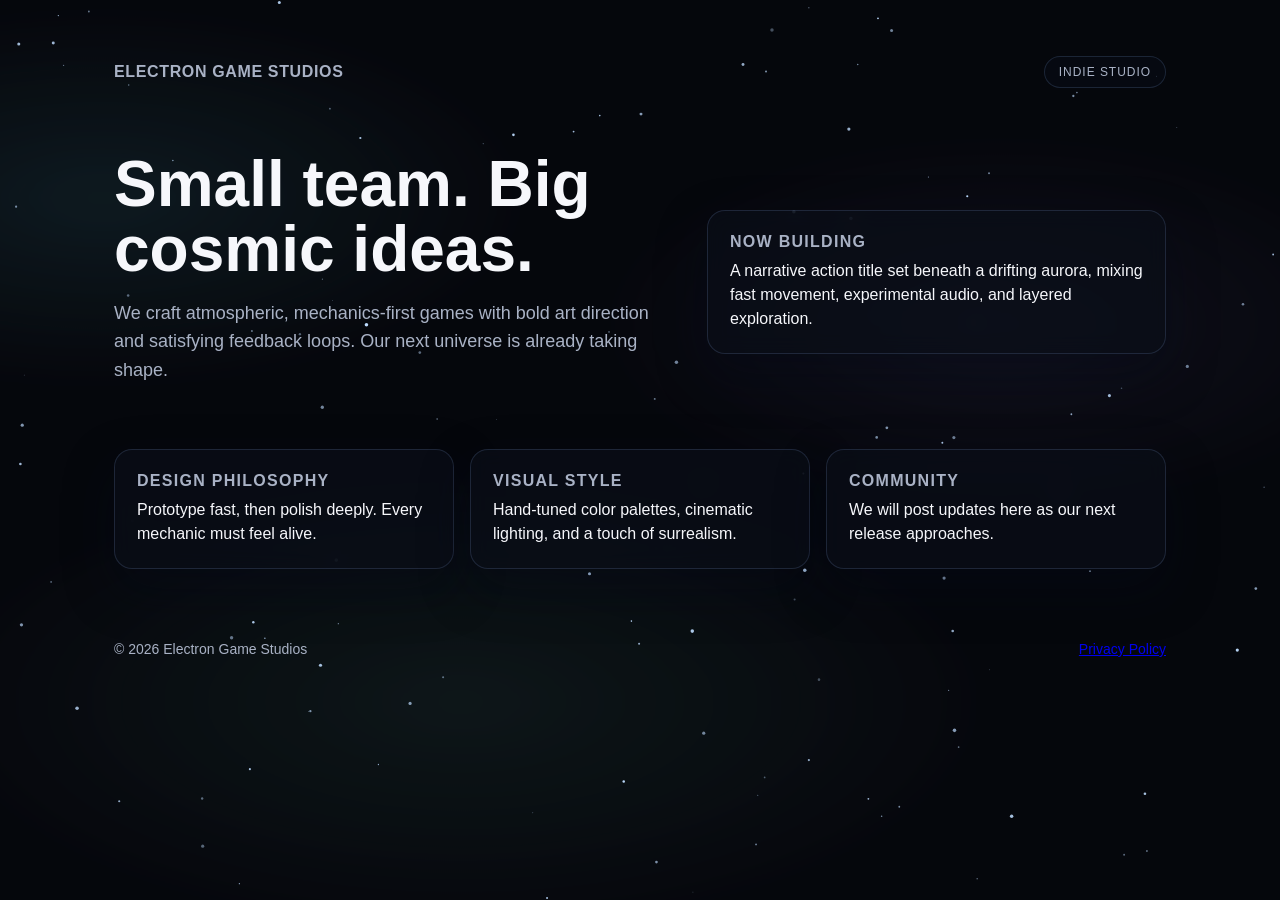
==== index.html @ c9190e78 "feat: privacy policy" ====
<!doctype html>
<html lang="en">
<head>
  <meta charset="utf-8">
  <meta name="viewport" content="width=device-width, initial-scale=1">
  <title>Electron Game Studios</title>
  <meta name="description" content="Indie game studio crafting bold, atmospheric experiences.">
  <style>
    :root {
      --bg-deep: #06080d;
      --bg-mid: #0b1220;
      --bg-glow: #13203a;
      --text: #f6f7fb;
      --muted: #a9b2c5;
      --accent: #6cf1ff;
      --accent-2: #9b8cff;
      --card: rgba(10, 14, 24, 0.72);
      --border: rgba(130, 160, 220, 0.18);
      --shadow: rgba(5, 10, 25, 0.7);
    }

    * { box-sizing: border-box; }

    html, body {
      height: 100%;
      margin: 0;
      font-family: "Space Grotesk", "Futura", "Segoe UI", sans-serif;
      color: var(--text);
      background: var(--bg-deep);
      overflow-x: hidden;
    }

    body {
      position: relative;
    }

    body::before {
      content: "";
      position: fixed;
      inset: 0;
      background:
        radial-gradient(1200px 800px at 15% 10%, rgba(50, 90, 160, 0.25), transparent 60%),
        radial-gradient(900px 600px at 85% 25%, rgba(120, 90, 200, 0.22), transparent 60%),
        radial-gradient(600px 400px at 50% 90%, rgba(80, 160, 200, 0.18), transparent 70%),
        linear-gradient(180deg, var(--bg-mid), var(--bg-deep));
      z-index: -1;
    }

    .aurora {
      position: fixed;
      inset: -20%;
      background:
        radial-gradient(600px 260px at 20% 30%, rgba(108, 241, 255, 0.18), transparent 70%),
        radial-gradient(520px 240px at 70% 40%, rgba(155, 140, 255, 0.16), transparent 75%),
        radial-gradient(700px 300px at 40% 70%, rgba(130, 255, 210, 0.14), transparent 75%);
      filter: blur(12px) saturate(1.1);
      opacity: 0.7;
      animation: auroraShift 18s ease-in-out infinite alternate;
      z-index: 0;
      pointer-events: none;
      mix-blend-mode: screen;
    }

    canvas#starfield {
      position: fixed;
      inset: 0;
      width: 100%;
      height: 100%;
      z-index: 0;
    }

    .wrap {
      position: relative;
      z-index: 1;
      max-width: 1100px;
      margin: 0 auto;
      padding: 56px 24px 80px;
    }

    header {
      display: flex;
      justify-content: space-between;
      align-items: center;
      gap: 16px;
      margin-bottom: 64px;
    }

    .logo {
      font-weight: 700;
      letter-spacing: 0.04em;
      text-transform: uppercase;
      font-size: 16px;
      color: var(--muted);
    }

    .badge {
      border: 1px solid var(--border);
      background: rgba(8, 12, 22, 0.6);
      padding: 8px 14px;
      border-radius: 999px;
      font-size: 12px;
      color: var(--muted);
      letter-spacing: 0.08em;
      text-transform: uppercase;
    }

    .hero {
      display: grid;
      grid-template-columns: minmax(0, 1.1fr) minmax(0, 0.9fr);
      gap: 32px;
      align-items: center;
    }

    h1 {
      font-size: clamp(34px, 6vw, 64px);
      line-height: 1.02;
      margin: 0 0 16px;
    }

    .lead {
      color: var(--muted);
      font-size: 18px;
      line-height: 1.6;
      margin: 0 0 28px;
    }

    .cta-row {
      display: flex;
      gap: 12px;
      flex-wrap: wrap;
    }

    .cta {
      display: inline-block;
      padding: 12px 18px;
      border-radius: 12px;
      font-weight: 600;
      text-decoration: none;
      letter-spacing: 0.02em;
    }

    .cta.primary {
      background: linear-gradient(120deg, var(--accent), var(--accent-2));
      color: #061018;
      box-shadow: 0 10px 30px var(--shadow);
    }

    .cta.secondary {
      border: 1px solid var(--border);
      color: var(--text);
      background: rgba(10, 14, 24, 0.5);
    }

    .panel {
      background: var(--card);
      border: 1px solid var(--border);
      border-radius: 18px;
      padding: 22px;
      box-shadow: 0 20px 50px rgba(5, 10, 25, 0.4);
      backdrop-filter: blur(10px);
    }

    .panel h3 {
      margin: 0 0 8px;
      font-size: 16px;
      text-transform: uppercase;
      letter-spacing: 0.08em;
      color: var(--muted);
    }

    .panel p {
      margin: 0;
      line-height: 1.5;
      color: var(--text);
    }

    .grid {
      display: grid;
      grid-template-columns: repeat(auto-fit, minmax(220px, 1fr));
      gap: 16px;
      margin-top: 36px;
    }

    footer {
      margin-top: 72px;
      color: var(--muted);
      font-size: 14px;
      display: flex;
      justify-content: space-between;
      gap: 12px;
      flex-wrap: wrap;
    }

    .tiny {
      font-size: 12px;
      color: var(--muted);
    }

    @media (max-width: 860px) {
      .hero {
        grid-template-columns: 1fr;
      }
      header {
        flex-direction: column;
        align-items: flex-start;
      }
    }

    @keyframes auroraShift {
      0% {
        transform: translate3d(-2%, -1%, 0) rotate(0deg) scale(1.05);
      }
      50% {
        transform: translate3d(2%, 1%, 0) rotate(1deg) scale(1.1);
      }
      100% {
        transform: translate3d(-1%, 2%, 0) rotate(-1deg) scale(1.05);
      }
    }
  </style>
</head>
<body>
  <div class="aurora" aria-hidden="true"></div>
  <canvas id="starfield" aria-hidden="true"></canvas>
  <div class="wrap">
    <header>
      <div class="logo">Electron Game Studios</div>
      <div class="badge">Indie Studio</div>
    </header>

    <section class="hero">
      <div>
        <h1>Small team. Big cosmic ideas.</h1>
        <p class="lead">
          We craft atmospheric, mechanics-first games with bold art direction and
          satisfying feedback loops. Our next universe is already taking shape.
        </p>
      </div>
      <div class="panel">
        <h3>Now Building</h3>
        <p>
          A narrative action title set beneath a drifting aurora, mixing fast movement,
          experimental audio, and layered exploration.
        </p>
      </div>
    </section>

    <section class="grid" aria-label="Studio highlights">
      <div class="panel">
        <h3>Design Philosophy</h3>
        <p>Prototype fast, then polish deeply. Every mechanic must feel alive.</p>
      </div>
      <div class="panel">
        <h3>Visual Style</h3>
        <p>Hand-tuned color palettes, cinematic lighting, and a touch of surrealism.</p>
      </div>
      <div class="panel">
        <h3>Community</h3>
        <p>We will post updates here as our next release approaches.</p>
      </div>
    </section>

    <footer>
      <div>&copy; 2026 Electron Game Studios</div>
      <div><a href="privacy.html">Privacy Policy</a></div>
    </footer>
  </div>

  <script>
    (function () {
      const canvas = document.getElementById("starfield");
      const ctx = canvas.getContext("2d");
      let width = 0;
      let height = 0;
      let stars = [];

      function resize() {
        width = canvas.width = window.innerWidth * window.devicePixelRatio;
        height = canvas.height = window.innerHeight * window.devicePixelRatio;
        canvas.style.width = window.innerWidth + "px";
        canvas.style.height = window.innerHeight + "px";
        createStars();
      }

      function createStars() {
        const count = Math.floor((window.innerWidth * window.innerHeight) / 9000);
        stars = Array.from({ length: count }, () => ({
          x: Math.random() * width,
          y: Math.random() * height,
          r: Math.random() * 1.5 + 0.3,
          a: Math.random() * 0.6 + 0.2,
          tw: Math.random() * 0.02 + 0.005
        }));
      }

      function draw() {
        ctx.clearRect(0, 0, width, height);
        ctx.fillStyle = "rgba(6, 8, 13, 0.35)";
        ctx.fillRect(0, 0, width, height);

        for (const star of stars) {
          star.a += star.tw;
          if (star.a >= 1 || star.a <= 0.2) star.tw *= -1;
          ctx.beginPath();
          ctx.arc(star.x, star.y, star.r, 0, Math.PI * 2);
          ctx.fillStyle = "rgba(190, 220, 255, " + star.a + ")";
          ctx.fill();
        }

        requestAnimationFrame(draw);
      }

      window.addEventListener("resize", resize);
      resize();
      draw();
    })();
  </script>
</body>
</html>
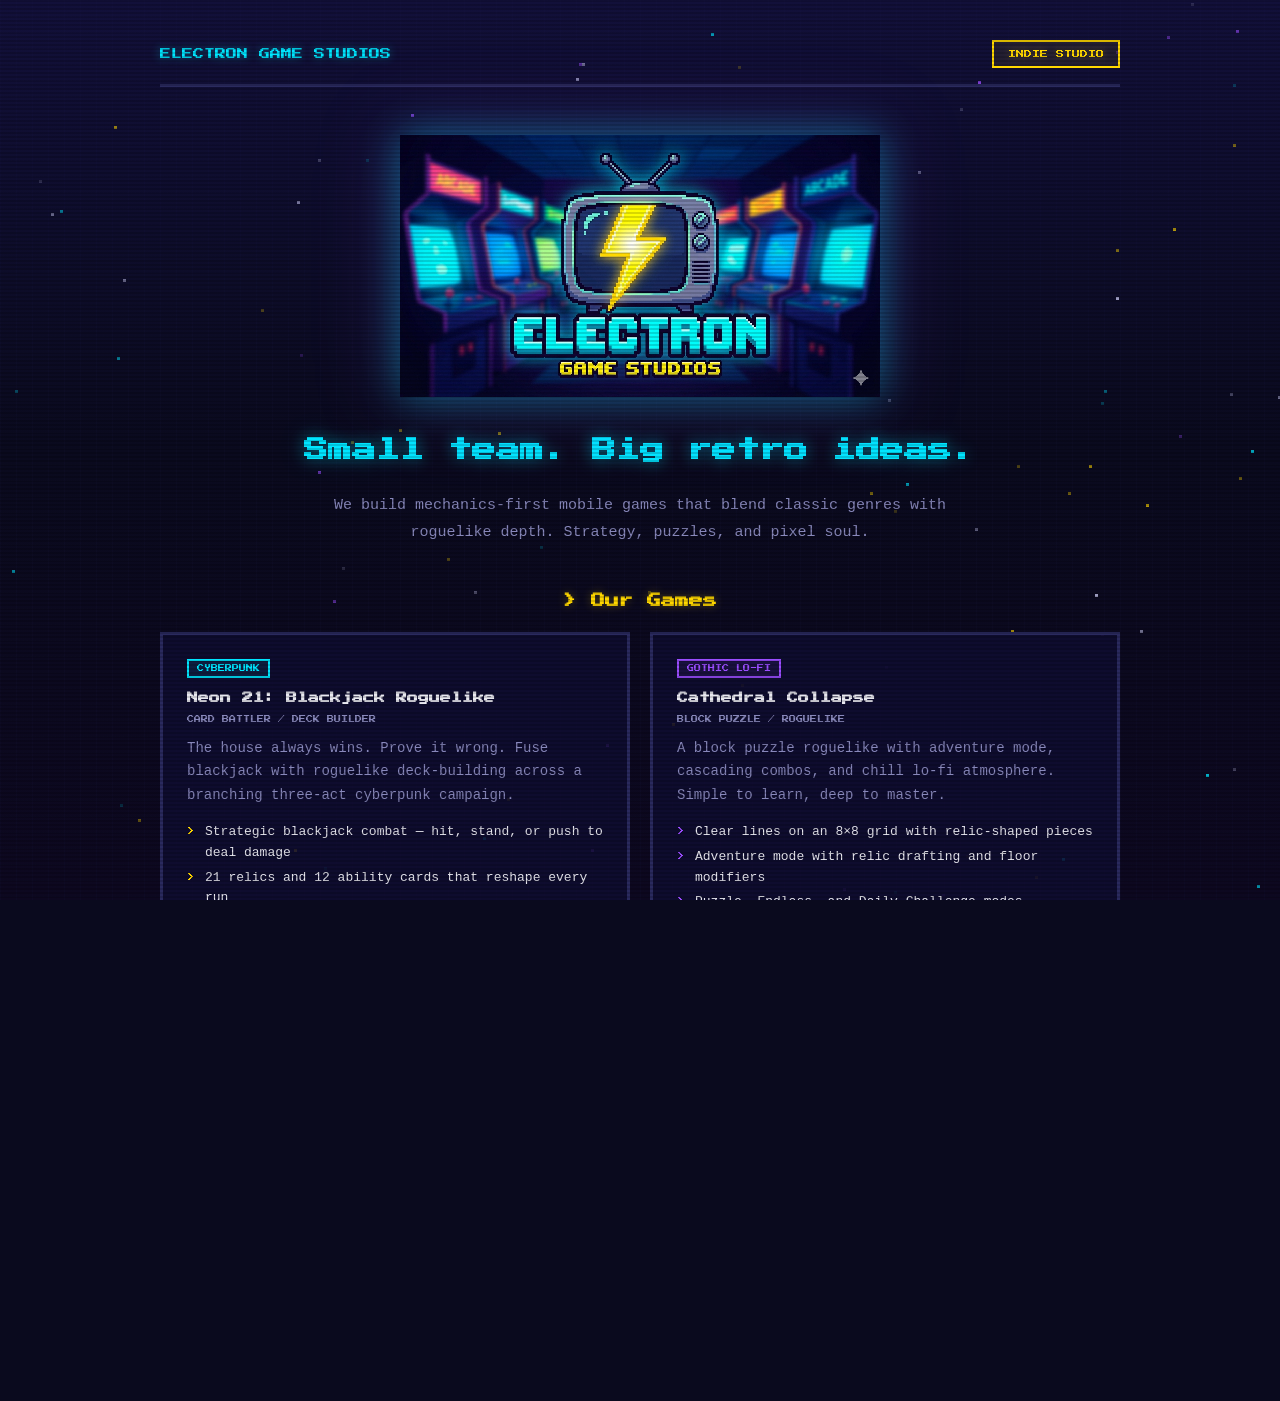
==== commit 0e6dd2d9: "feat: retro pixel art redesign with game showcases Retheme site to match pixel art arcade logo — Pre" ====
--- a/index.html
+++ b/index.html
@@ -4,246 +4,471 @@
   <meta charset="utf-8">
   <meta name="viewport" content="width=device-width, initial-scale=1">
   <title>Electron Game Studios</title>
-  <meta name="description" content="Indie game studio crafting bold, atmospheric experiences.">
+  <meta name="description" content="Indie game studio crafting retro-inspired, pixel-perfect experiences.">
+  <link rel="preconnect" href="https://fonts.googleapis.com">
+  <link rel="preconnect" href="https://fonts.gstatic.com" crossorigin>
+  <link href="https://fonts.googleapis.com/css2?family=Press+Start+2P&display=swap" rel="stylesheet">
   <style>
     :root {
-      --bg-deep: #06080d;
-      --bg-mid: #0b1220;
-      --bg-glow: #13203a;
-      --text: #f6f7fb;
-      --muted: #a9b2c5;
-      --accent: #6cf1ff;
-      --accent-2: #9b8cff;
-      --card: rgba(10, 14, 24, 0.72);
-      --border: rgba(130, 160, 220, 0.18);
-      --shadow: rgba(5, 10, 25, 0.7);
-    }
-
-    * { box-sizing: border-box; }
+      --bg-deep: #0a0a1e;
+      --bg-mid: #12103a;
+      --text: #e8e8f0;
+      --muted: #8888bb;
+      --cyan: #00e5ff;
+      --yellow: #ffd700;
+      --purple: #9b4dff;
+      --card-bg: rgba(16, 14, 50, 0.85);
+      --border: #2a2a5e;
+      --glow-cyan: rgba(0, 229, 255, 0.4);
+      --glow-yellow: rgba(255, 215, 0, 0.3);
+    }
+
+    * { box-sizing: border-box; margin: 0; padding: 0; }
 
     html, body {
       height: 100%;
-      margin: 0;
-      font-family: "Space Grotesk", "Futura", "Segoe UI", sans-serif;
+      font-family: "Courier New", "Consolas", monospace;
       color: var(--text);
       background: var(--bg-deep);
       overflow-x: hidden;
     }
 
+    /* Pixel grid background */
     body {
+      background:
+        linear-gradient(180deg, var(--bg-mid) 0%, var(--bg-deep) 50%, #0d0820 100%);
       position: relative;
     }
 
+    /* CRT scanline overlay */
+    body::after {
+      content: "";
+      position: fixed;
+      inset: 0;
+      background: repeating-linear-gradient(
+        0deg,
+        transparent,
+        transparent 2px,
+        rgba(0, 0, 0, 0.15) 2px,
+        rgba(0, 0, 0, 0.15) 4px
+      );
+      pointer-events: none;
+      z-index: 100;
+    }
+
+    /* Pixel grid pattern */
     body::before {
       content: "";
       position: fixed;
       inset: 0;
-      background:
-        radial-gradient(1200px 800px at 15% 10%, rgba(50, 90, 160, 0.25), transparent 60%),
-        radial-gradient(900px 600px at 85% 25%, rgba(120, 90, 200, 0.22), transparent 60%),
-        radial-gradient(600px 400px at 50% 90%, rgba(80, 160, 200, 0.18), transparent 70%),
-        linear-gradient(180deg, var(--bg-mid), var(--bg-deep));
-      z-index: -1;
-    }
-
-    .aurora {
-      position: fixed;
-      inset: -20%;
-      background:
-        radial-gradient(600px 260px at 20% 30%, rgba(108, 241, 255, 0.18), transparent 70%),
-        radial-gradient(520px 240px at 70% 40%, rgba(155, 140, 255, 0.16), transparent 75%),
-        radial-gradient(700px 300px at 40% 70%, rgba(130, 255, 210, 0.14), transparent 75%);
-      filter: blur(12px) saturate(1.1);
-      opacity: 0.7;
-      animation: auroraShift 18s ease-in-out infinite alternate;
+      background-image:
+        linear-gradient(rgba(40, 40, 100, 0.08) 1px, transparent 1px),
+        linear-gradient(90deg, rgba(40, 40, 100, 0.08) 1px, transparent 1px);
+      background-size: 16px 16px;
+      pointer-events: none;
       z-index: 0;
-      pointer-events: none;
-      mix-blend-mode: screen;
-    }
-
-    canvas#starfield {
+    }
+
+    .wrap {
+      position: relative;
+      z-index: 1;
+      max-width: 1000px;
+      margin: 0 auto;
+      padding: 40px 20px 60px;
+    }
+
+    /* Header */
+    header {
+      display: flex;
+      justify-content: space-between;
+      align-items: center;
+      gap: 16px;
+      margin-bottom: 48px;
+      padding-bottom: 16px;
+      border-bottom: 3px solid var(--border);
+    }
+
+    .logo-text {
+      font-family: "Press Start 2P", monospace;
+      font-size: 11px;
+      color: var(--cyan);
+      text-transform: uppercase;
+      text-shadow: 0 0 10px var(--glow-cyan);
+    }
+
+    .badge {
+      font-family: "Press Start 2P", monospace;
+      font-size: 8px;
+      border: 2px solid var(--yellow);
+      background: rgba(255, 215, 0, 0.08);
+      padding: 8px 14px;
+      color: var(--yellow);
+      text-transform: uppercase;
+      text-shadow: 0 0 8px var(--glow-yellow);
+    }
+
+    /* Hero section */
+    .hero {
+      text-align: center;
+      margin-bottom: 48px;
+    }
+
+    .hero-logo {
+      max-width: 480px;
+      width: 100%;
+      height: auto;
+      margin: 0 auto 32px;
+      display: block;
+      image-rendering: pixelated;
+      filter: drop-shadow(0 0 20px var(--glow-cyan)) drop-shadow(0 0 40px rgba(155, 77, 255, 0.2));
+    }
+
+    h1 {
+      font-family: "Press Start 2P", monospace;
+      font-size: clamp(14px, 3vw, 24px);
+      line-height: 1.8;
+      color: var(--cyan);
+      text-shadow: 0 0 15px var(--glow-cyan), 0 0 30px rgba(0, 229, 255, 0.2);
+      margin-bottom: 20px;
+    }
+
+    .lead {
+      color: var(--muted);
+      font-size: 15px;
+      line-height: 1.8;
+      max-width: 640px;
+      margin: 0 auto 32px;
+    }
+
+    /* CTA buttons */
+    .cta-row {
+      display: flex;
+      gap: 16px;
+      justify-content: center;
+      flex-wrap: wrap;
+    }
+
+    .cta {
+      font-family: "Press Start 2P", monospace;
+      font-size: 10px;
+      display: inline-block;
+      padding: 14px 24px;
+      text-decoration: none;
+      text-transform: uppercase;
+      transition: all 0.15s;
+      cursor: pointer;
+      position: relative;
+    }
+
+    .cta.primary {
+      background: var(--yellow);
+      color: #0a0a1e;
+      border: 3px solid #cc9900;
+      box-shadow: 0 4px 0 #cc9900, 0 0 20px var(--glow-yellow);
+    }
+
+    .cta.primary:hover {
+      transform: translateY(-2px);
+      box-shadow: 0 6px 0 #cc9900, 0 0 30px var(--glow-yellow);
+    }
+
+    .cta.primary:active {
+      transform: translateY(2px);
+      box-shadow: 0 2px 0 #cc9900, 0 0 10px var(--glow-yellow);
+    }
+
+    .cta.secondary {
+      border: 3px solid var(--cyan);
+      color: var(--cyan);
+      background: transparent;
+      box-shadow: 0 4px 0 #008899, 0 0 15px rgba(0, 229, 255, 0.15);
+    }
+
+    .cta.secondary:hover {
+      transform: translateY(-2px);
+      box-shadow: 0 6px 0 #008899, 0 0 25px rgba(0, 229, 255, 0.25);
+      background: rgba(0, 229, 255, 0.05);
+    }
+
+    .cta.secondary:active {
+      transform: translateY(2px);
+      box-shadow: 0 2px 0 #008899;
+    }
+
+    .blink {
+      animation: blink 1s step-end infinite;
+    }
+
+    @keyframes blink {
+      0%, 100% { opacity: 1; }
+      50% { opacity: 0; }
+    }
+
+    /* Card grid */
+    .grid {
+      display: grid;
+      grid-template-columns: repeat(auto-fit, minmax(260px, 1fr));
+      gap: 16px;
+      margin-bottom: 48px;
+    }
+
+    .panel {
+      background: var(--card-bg);
+      border: 3px solid var(--border);
+      padding: 20px;
+      transition: border-color 0.2s, box-shadow 0.2s;
+    }
+
+    .panel:hover {
+      border-color: var(--cyan);
+      box-shadow: 0 0 15px rgba(0, 229, 255, 0.15);
+    }
+
+    .panel h3 {
+      font-family: "Press Start 2P", monospace;
+      font-size: 9px;
+      text-transform: uppercase;
+      color: var(--cyan);
+      margin-bottom: 12px;
+      text-shadow: 0 0 6px var(--glow-cyan);
+    }
+
+    .panel p {
+      line-height: 1.7;
+      color: var(--muted);
+      font-size: 14px;
+    }
+
+    /* Game showcase cards */
+    .games-section h2 {
+      font-family: "Press Start 2P", monospace;
+      font-size: clamp(10px, 2vw, 14px);
+      color: var(--yellow);
+      text-shadow: 0 0 10px var(--glow-yellow);
+      text-align: center;
+      margin-bottom: 24px;
+    }
+
+    .game-cards {
+      display: grid;
+      grid-template-columns: repeat(auto-fit, minmax(300px, 1fr));
+      gap: 20px;
+      margin-bottom: 48px;
+    }
+
+    .game-card {
+      background: var(--card-bg);
+      border: 3px solid var(--border);
+      padding: 24px;
+      position: relative;
+      overflow: hidden;
+      transition: border-color 0.2s, box-shadow 0.2s;
+    }
+
+    .game-card:hover {
+      border-color: var(--cyan);
+      box-shadow: 0 0 20px rgba(0, 229, 255, 0.15);
+    }
+
+    .game-card .tag {
+      font-family: "Press Start 2P", monospace;
+      font-size: 7px;
+      display: inline-block;
+      padding: 4px 8px;
+      margin-bottom: 12px;
+      text-transform: uppercase;
+    }
+
+    .game-card .tag.cyberpunk {
+      border: 2px solid var(--cyan);
+      color: var(--cyan);
+      background: rgba(0, 229, 255, 0.08);
+    }
+
+    .game-card .tag.gothic {
+      border: 2px solid var(--purple);
+      color: var(--purple);
+      background: rgba(155, 77, 255, 0.08);
+    }
+
+    .game-card h3 {
+      font-family: "Press Start 2P", monospace;
+      font-size: 11px;
+      color: var(--text);
+      margin-bottom: 8px;
+      line-height: 1.6;
+    }
+
+    .game-card .genre {
+      font-family: "Press Start 2P", monospace;
+      font-size: 7px;
+      color: var(--muted);
+      text-transform: uppercase;
+      margin-bottom: 14px;
+    }
+
+    .game-card p {
+      color: var(--muted);
+      font-size: 14px;
+      line-height: 1.7;
+      margin-bottom: 14px;
+    }
+
+    .game-card ul {
+      list-style: none;
+      padding: 0;
+    }
+
+    .game-card ul li {
+      color: var(--text);
+      font-size: 13px;
+      line-height: 1.6;
+      padding-left: 18px;
+      position: relative;
+      margin-bottom: 4px;
+    }
+
+    .game-card ul li::before {
+      content: ">";
+      position: absolute;
+      left: 0;
+      color: var(--yellow);
+      font-family: "Press Start 2P", monospace;
+      font-size: 8px;
+      top: 3px;
+    }
+
+    .game-card:nth-child(2) ul li::before {
+      color: var(--purple);
+    }
+
+    /* Pixel divider */
+    .pixel-divider {
+      display: flex;
+      justify-content: center;
+      gap: 8px;
+      margin: 32px 0;
+    }
+
+    .pixel-divider span {
+      display: block;
+      width: 8px;
+      height: 8px;
+      background: var(--cyan);
+      opacity: 0.5;
+    }
+
+    .pixel-divider span:nth-child(2) {
+      background: var(--yellow);
+    }
+
+    .pixel-divider span:nth-child(4) {
+      background: var(--purple);
+    }
+
+    /* Footer */
+    footer {
+      border-top: 3px solid var(--border);
+      padding-top: 20px;
+      color: var(--muted);
+      font-size: 12px;
+      display: flex;
+      justify-content: space-between;
+      gap: 12px;
+      flex-wrap: wrap;
+    }
+
+    footer a {
+      color: var(--cyan);
+      text-decoration: none;
+    }
+
+    footer a:hover {
+      text-shadow: 0 0 8px var(--glow-cyan);
+    }
+
+    /* Responsive */
+    @media (max-width: 600px) {
+      .hero-logo {
+        max-width: 320px;
+      }
+      header {
+        flex-direction: column;
+        align-items: flex-start;
+      }
+      .grid {
+        grid-template-columns: 1fr;
+      }
+    }
+
+    /* Pixel star animation */
+    canvas#pixelstars {
       position: fixed;
       inset: 0;
       width: 100%;
       height: 100%;
       z-index: 0;
-    }
-
-    .wrap {
-      position: relative;
-      z-index: 1;
-      max-width: 1100px;
-      margin: 0 auto;
-      padding: 56px 24px 80px;
-    }
-
-    header {
-      display: flex;
-      justify-content: space-between;
-      align-items: center;
-      gap: 16px;
-      margin-bottom: 64px;
-    }
-
-    .logo {
-      font-weight: 700;
-      letter-spacing: 0.04em;
-      text-transform: uppercase;
-      font-size: 16px;
-      color: var(--muted);
-    }
-
-    .badge {
-      border: 1px solid var(--border);
-      background: rgba(8, 12, 22, 0.6);
-      padding: 8px 14px;
-      border-radius: 999px;
-      font-size: 12px;
-      color: var(--muted);
-      letter-spacing: 0.08em;
-      text-transform: uppercase;
-    }
-
-    .hero {
-      display: grid;
-      grid-template-columns: minmax(0, 1.1fr) minmax(0, 0.9fr);
-      gap: 32px;
-      align-items: center;
-    }
-
-    h1 {
-      font-size: clamp(34px, 6vw, 64px);
-      line-height: 1.02;
-      margin: 0 0 16px;
-    }
-
-    .lead {
-      color: var(--muted);
-      font-size: 18px;
-      line-height: 1.6;
-      margin: 0 0 28px;
-    }
-
-    .cta-row {
-      display: flex;
-      gap: 12px;
-      flex-wrap: wrap;
-    }
-
-    .cta {
-      display: inline-block;
-      padding: 12px 18px;
-      border-radius: 12px;
-      font-weight: 600;
-      text-decoration: none;
-      letter-spacing: 0.02em;
-    }
-
-    .cta.primary {
-      background: linear-gradient(120deg, var(--accent), var(--accent-2));
-      color: #061018;
-      box-shadow: 0 10px 30px var(--shadow);
-    }
-
-    .cta.secondary {
-      border: 1px solid var(--border);
-      color: var(--text);
-      background: rgba(10, 14, 24, 0.5);
-    }
-
-    .panel {
-      background: var(--card);
-      border: 1px solid var(--border);
-      border-radius: 18px;
-      padding: 22px;
-      box-shadow: 0 20px 50px rgba(5, 10, 25, 0.4);
-      backdrop-filter: blur(10px);
-    }
-
-    .panel h3 {
-      margin: 0 0 8px;
-      font-size: 16px;
-      text-transform: uppercase;
-      letter-spacing: 0.08em;
-      color: var(--muted);
-    }
-
-    .panel p {
-      margin: 0;
-      line-height: 1.5;
-      color: var(--text);
-    }
-
-    .grid {
-      display: grid;
-      grid-template-columns: repeat(auto-fit, minmax(220px, 1fr));
-      gap: 16px;
-      margin-top: 36px;
-    }
-
-    footer {
-      margin-top: 72px;
-      color: var(--muted);
-      font-size: 14px;
-      display: flex;
-      justify-content: space-between;
-      gap: 12px;
-      flex-wrap: wrap;
-    }
-
-    .tiny {
-      font-size: 12px;
-      color: var(--muted);
-    }
-
-    @media (max-width: 860px) {
-      .hero {
-        grid-template-columns: 1fr;
-      }
-      header {
-        flex-direction: column;
-        align-items: flex-start;
-      }
-    }
-
-    @keyframes auroraShift {
-      0% {
-        transform: translate3d(-2%, -1%, 0) rotate(0deg) scale(1.05);
-      }
-      50% {
-        transform: translate3d(2%, 1%, 0) rotate(1deg) scale(1.1);
-      }
-      100% {
-        transform: translate3d(-1%, 2%, 0) rotate(-1deg) scale(1.05);
-      }
+      pointer-events: none;
     }
   </style>
 </head>
 <body>
-  <div class="aurora" aria-hidden="true"></div>
-  <canvas id="starfield" aria-hidden="true"></canvas>
+  <canvas id="pixelstars" aria-hidden="true"></canvas>
+
   <div class="wrap">
     <header>
-      <div class="logo">Electron Game Studios</div>
+      <div class="logo-text">Electron Game Studios</div>
       <div class="badge">Indie Studio</div>
     </header>
 
     <section class="hero">
-      <div>
-        <h1>Small team. Big cosmic ideas.</h1>
-        <p class="lead">
-          We craft atmospheric, mechanics-first games with bold art direction and
-          satisfying feedback loops. Our next universe is already taking shape.
-        </p>
-      </div>
-      <div class="panel">
-        <h3>Now Building</h3>
-        <p>
-          A narrative action title set beneath a drifting aurora, mixing fast movement,
-          experimental audio, and layered exploration.
-        </p>
+      <img src="logo.png" alt="Electron Game Studios - Pixel art logo with CRT TV and lightning bolt" class="hero-logo">
+      <h1>Small team. Big retro ideas.</h1>
+      <p class="lead">
+        We build mechanics-first mobile games that blend classic genres
+        with roguelike depth. Strategy, puzzles, and pixel soul.
+      </p>
+    </section>
+
+    <section class="games-section">
+      <h2><span class="blink">></span> Our Games</h2>
+      <div class="game-cards">
+        <div class="game-card">
+          <span class="tag cyberpunk">Cyberpunk</span>
+          <h3>Neon 21: Blackjack Roguelike</h3>
+          <div class="genre">Card Battler / Deck Builder</div>
+          <p>
+            The house always wins. Prove it wrong. Fuse blackjack with roguelike
+            deck-building across a branching three-act cyberpunk campaign.
+          </p>
+          <ul>
+            <li>Strategic blackjack combat &mdash; hit, stand, or push to deal damage</li>
+            <li>21 relics and 12 ability cards that reshape every run</li>
+            <li>6 bosses that rewrite the rules of the game</li>
+            <li>30+ enemies, branching maps, and seeded runs</li>
+          </ul>
+        </div>
+        <div class="game-card">
+          <span class="tag gothic">Gothic Lo-Fi</span>
+          <h3>Cathedral Collapse</h3>
+          <div class="genre">Block Puzzle / Roguelike</div>
+          <p>
+            A block puzzle roguelike with adventure mode, cascading combos,
+            and chill lo-fi atmosphere. Simple to learn, deep to master.
+          </p>
+          <ul>
+            <li>Clear lines on an 8&times;8 grid with relic-shaped pieces</li>
+            <li>Adventure mode with relic drafting and floor modifiers</li>
+            <li>Puzzle, Endless, and Daily Challenge modes</li>
+            <li>19 relics, 12 power pieces, and cascade chain reactions</li>
+          </ul>
+        </div>
       </div>
     </section>
+
+    <div class="pixel-divider" aria-hidden="true">
+      <span></span><span></span><span></span><span></span><span></span>
+    </div>
 
     <section class="grid" aria-label="Studio highlights">
       <div class="panel">
@@ -252,13 +477,17 @@
       </div>
       <div class="panel">
         <h3>Visual Style</h3>
-        <p>Hand-tuned color palettes, cinematic lighting, and a touch of surrealism.</p>
+        <p>From neon-drenched cyberpunk to gothic lo-fi &mdash; every game gets its own handcrafted world.</p>
       </div>
       <div class="panel">
         <h3>Community</h3>
-        <p>We will post updates here as our next release approaches.</p>
+        <p>Updates posted here as releases approach. All games are free-to-play with no paywalls.</p>
       </div>
     </section>
+
+    <div class="pixel-divider" aria-hidden="true">
+      <span></span><span></span><span></span><span></span><span></span>
+    </div>
 
     <footer>
       <div>&copy; 2026 Electron Game Studios</div>
@@ -268,45 +497,49 @@
 
   <script>
     (function () {
-      const canvas = document.getElementById("starfield");
+      const canvas = document.getElementById("pixelstars");
       const ctx = canvas.getContext("2d");
-      let width = 0;
-      let height = 0;
-      let stars = [];
+      let width, height, stars;
+      const PIXEL = 3;
 
       function resize() {
-        width = canvas.width = window.innerWidth * window.devicePixelRatio;
-        height = canvas.height = window.innerHeight * window.devicePixelRatio;
+        const dpr = window.devicePixelRatio || 1;
+        width = canvas.width = window.innerWidth * dpr;
+        height = canvas.height = window.innerHeight * dpr;
         canvas.style.width = window.innerWidth + "px";
         canvas.style.height = window.innerHeight + "px";
         createStars();
       }
 
       function createStars() {
-        const count = Math.floor((window.innerWidth * window.innerHeight) / 9000);
-        stars = Array.from({ length: count }, () => ({
-          x: Math.random() * width,
-          y: Math.random() * height,
-          r: Math.random() * 1.5 + 0.3,
-          a: Math.random() * 0.6 + 0.2,
-          tw: Math.random() * 0.02 + 0.005
-        }));
+        const count = Math.floor((window.innerWidth * window.innerHeight) / 12000);
+        const colors = [
+          [0, 229, 255],   // cyan
+          [255, 215, 0],   // yellow
+          [155, 77, 255],  // purple
+          [200, 200, 240], // white-blue
+        ];
+        stars = Array.from({ length: count }, () => {
+          const c = colors[Math.floor(Math.random() * colors.length)];
+          return {
+            x: Math.floor(Math.random() * width / PIXEL) * PIXEL,
+            y: Math.floor(Math.random() * height / PIXEL) * PIXEL,
+            color: c,
+            alpha: Math.random() * 0.6 + 0.15,
+            speed: Math.random() * 0.015 + 0.005,
+            dir: 1,
+          };
+        });
       }
 
       function draw() {
         ctx.clearRect(0, 0, width, height);
-        ctx.fillStyle = "rgba(6, 8, 13, 0.35)";
-        ctx.fillRect(0, 0, width, height);
-
-        for (const star of stars) {
-          star.a += star.tw;
-          if (star.a >= 1 || star.a <= 0.2) star.tw *= -1;
-          ctx.beginPath();
-          ctx.arc(star.x, star.y, star.r, 0, Math.PI * 2);
-          ctx.fillStyle = "rgba(190, 220, 255, " + star.a + ")";
-          ctx.fill();
+        for (const s of stars) {
+          s.alpha += s.speed * s.dir;
+          if (s.alpha >= 0.8 || s.alpha <= 0.1) s.dir *= -1;
+          ctx.fillStyle = `rgba(${s.color[0]},${s.color[1]},${s.color[2]},${s.alpha})`;
+          ctx.fillRect(s.x, s.y, PIXEL, PIXEL);
         }
-
         requestAnimationFrame(draw);
       }
 
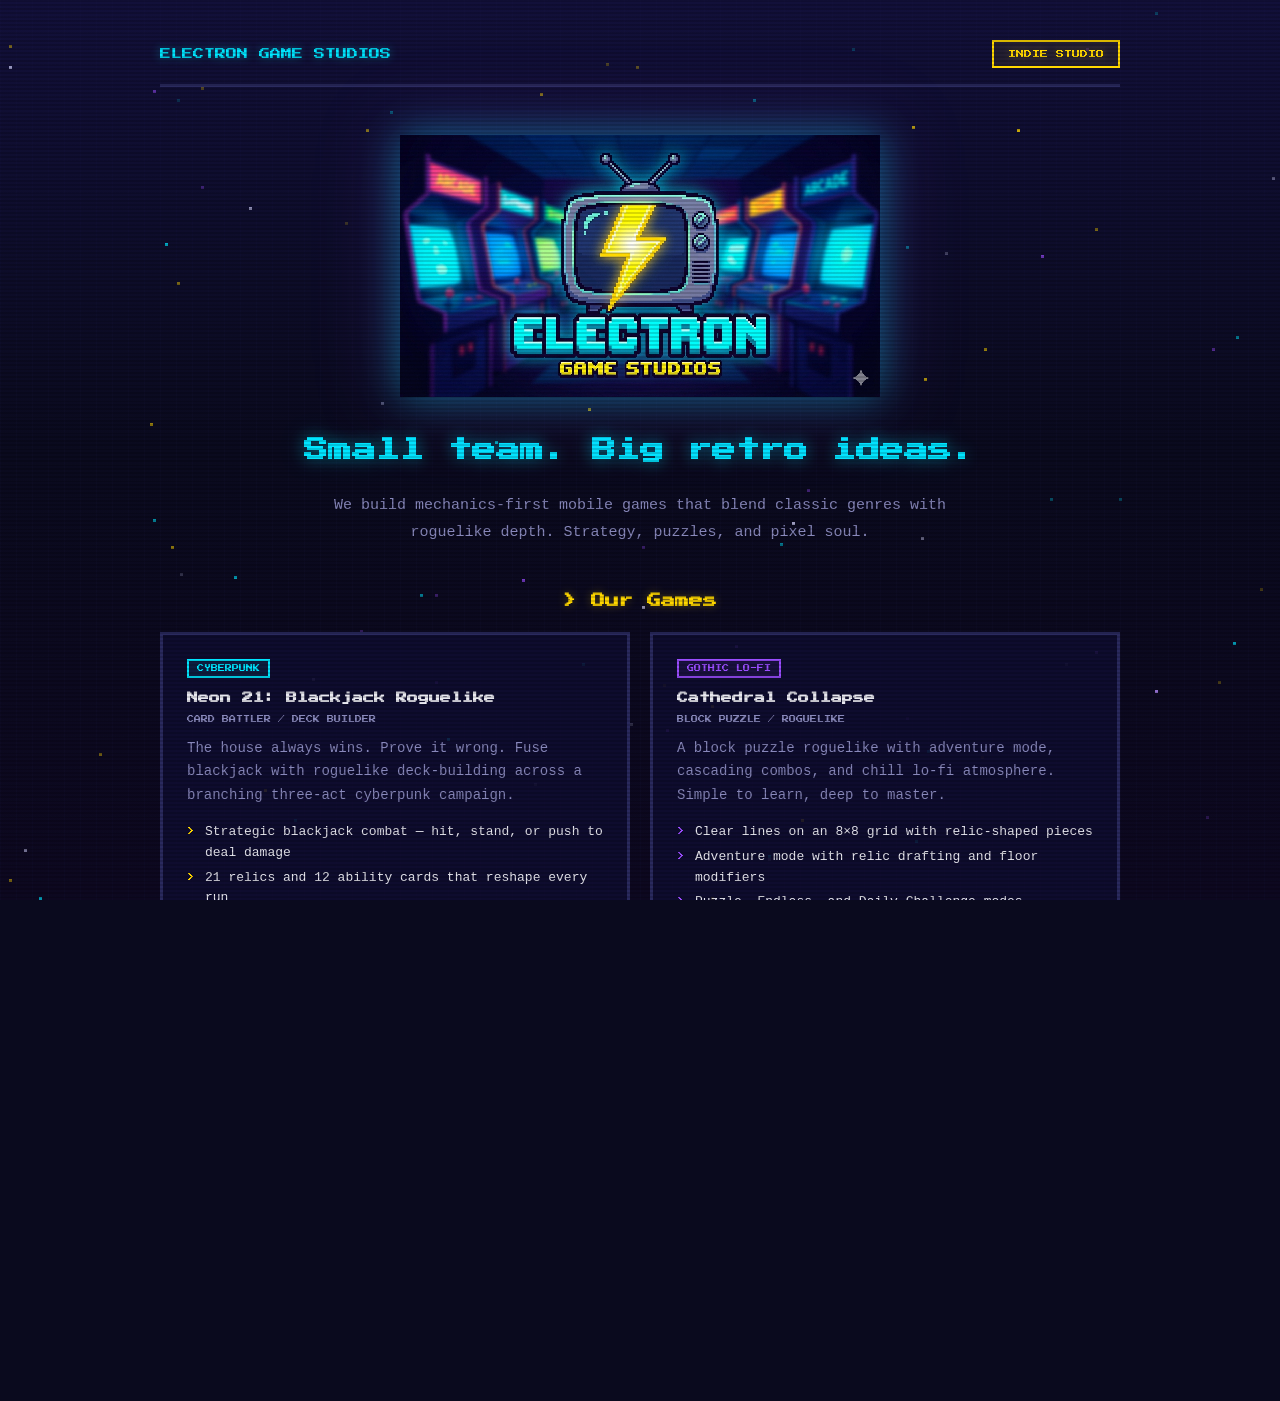
==== commit ef2358f9: "feat: add terms of service and update privacy policy Add comprehensive ToS compliant with Google Pla" ====
--- a/index.html
+++ b/index.html
@@ -491,7 +491,7 @@
 
     <footer>
       <div>&copy; 2026 Electron Game Studios</div>
-      <div><a href="privacy.html">Privacy Policy</a></div>
+      <div><a href="privacy.html">Privacy Policy</a> &bull; <a href="tos.html">Terms of Service</a></div>
     </footer>
   </div>
 
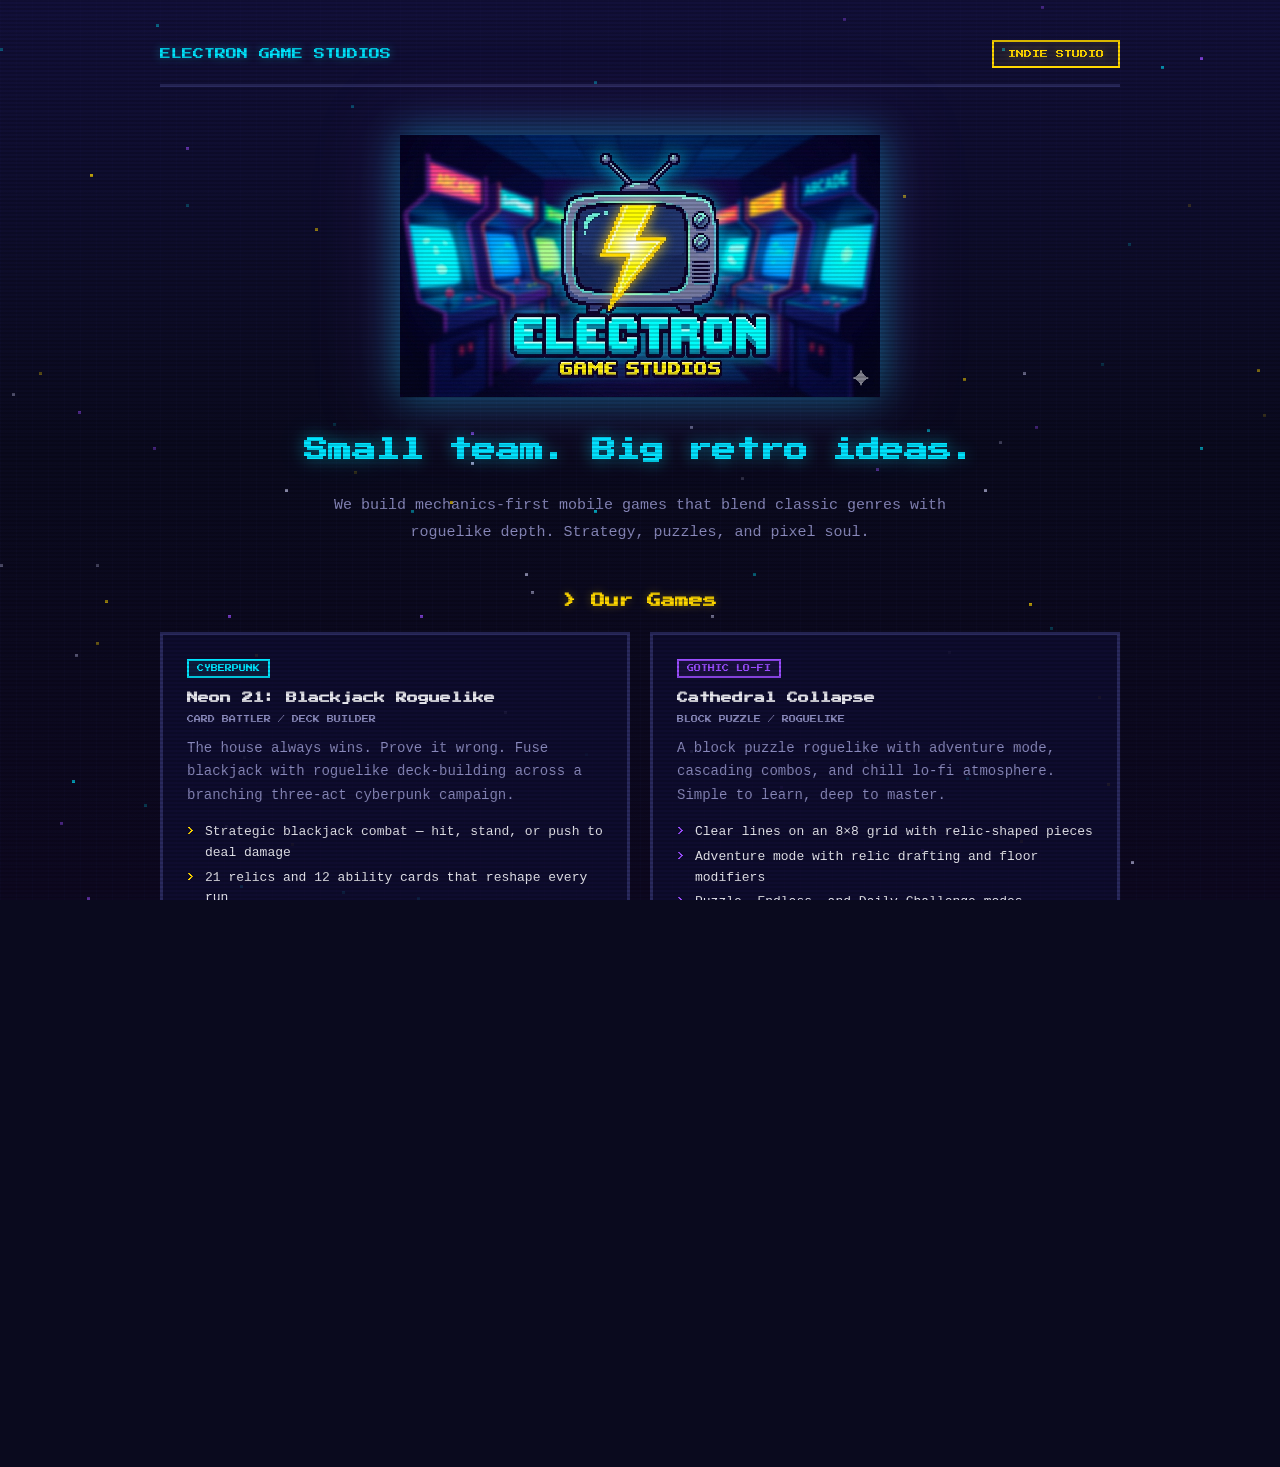
==== commit ff5d931a: "update site with Amplitude analytics, session replay disclosure, and Play Store links Co-Authored-By" ====
--- a/index.html
+++ b/index.html
@@ -447,6 +447,9 @@
             <li>6 bosses that rewrite the rules of the game</li>
             <li>30+ enemies, branching maps, and seeded runs</li>
           </ul>
+          <p style="margin-top: 16px;">
+            <a href="https://play.google.com/store/apps/details?id=com.neon.blackjack.blackjack_roguelike" class="cta secondary" style="font-size: 8px; padding: 10px 16px; display: inline-block;">Google Play</a>
+          </p>
         </div>
         <div class="game-card">
           <span class="tag gothic">Gothic Lo-Fi</span>
@@ -462,6 +465,9 @@
             <li>Puzzle, Endless, and Daily Challenge modes</li>
             <li>19 relics, 12 power pieces, and cascade chain reactions</li>
           </ul>
+          <p style="margin-top: 16px;">
+            <a href="https://play.google.com/store/apps/details?id=com.electronstudios.cathedralcollapse" class="cta secondary" style="font-size: 8px; padding: 10px 16px; display: inline-block;">Google Play</a>
+          </p>
         </div>
       </div>
     </section>
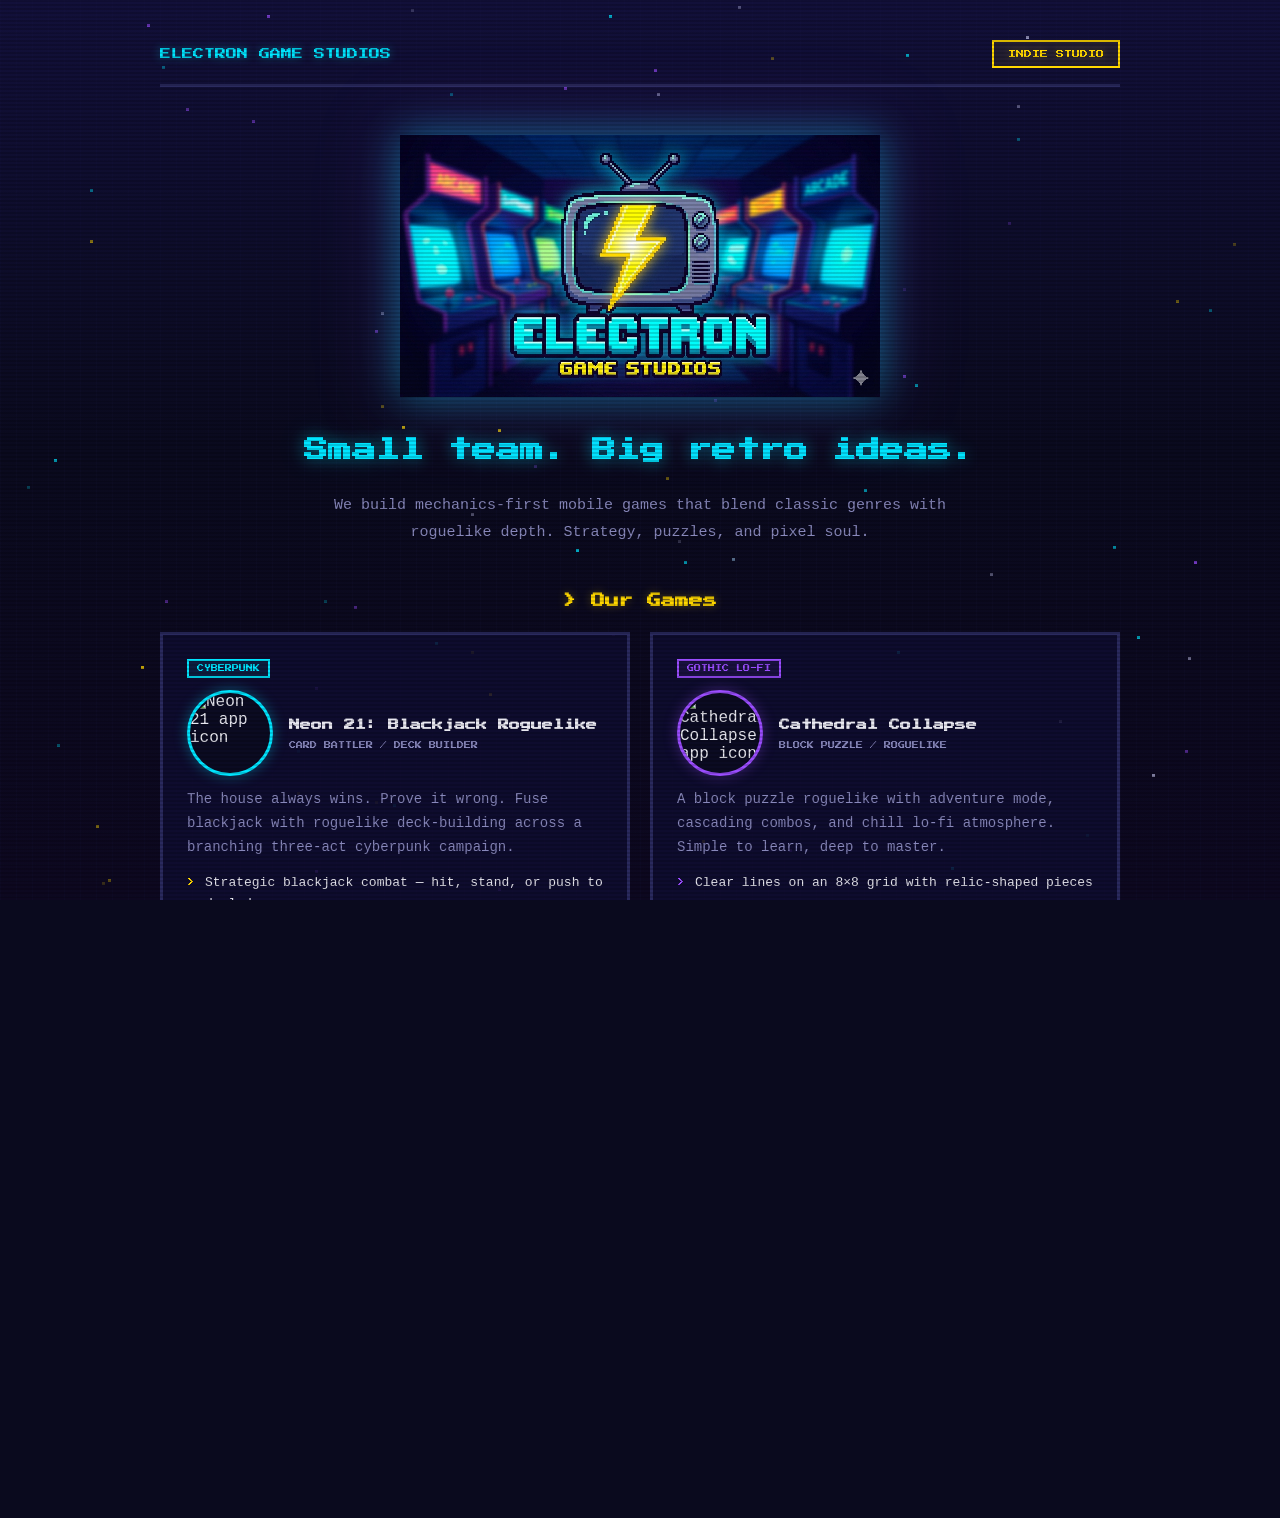
==== commit 08e51b07: "Add circular app icons to game cards" ====
--- a/index.html
+++ b/index.html
@@ -270,6 +270,41 @@
       box-shadow: 0 0 20px rgba(0, 229, 255, 0.15);
     }
 
+    .game-hero {
+      display: flex;
+      align-items: center;
+      gap: 16px;
+      margin-bottom: 12px;
+    }
+
+    .game-icon {
+      width: 86px;
+      height: 86px;
+      border-radius: 50%;
+      overflow: hidden;
+      border: 3px solid var(--border);
+      background: #0b0b22;
+      box-shadow: 0 0 10px rgba(0, 0, 0, 0.35);
+      flex: 0 0 auto;
+    }
+
+    .game-icon img {
+      width: 100%;
+      height: 100%;
+      object-fit: cover;
+      display: block;
+    }
+
+    .game-card.cyberpunk .game-icon {
+      border-color: var(--cyan);
+      box-shadow: 0 0 14px rgba(0, 229, 255, 0.35);
+    }
+
+    .game-card.gothic .game-icon {
+      border-color: var(--purple);
+      box-shadow: 0 0 14px rgba(155, 77, 255, 0.35);
+    }
+
     .game-card .tag {
       font-family: "Press Start 2P", monospace;
       font-size: 7px;
@@ -304,7 +339,6 @@
       font-size: 7px;
       color: var(--muted);
       text-transform: uppercase;
-      margin-bottom: 14px;
     }
 
     .game-card p {
@@ -399,6 +433,14 @@
       .grid {
         grid-template-columns: 1fr;
       }
+      .game-hero {
+        flex-direction: column;
+        align-items: flex-start;
+      }
+      .game-icon {
+        width: 96px;
+        height: 96px;
+      }
     }
 
     /* Pixel star animation */
@@ -433,10 +475,17 @@
     <section class="games-section">
       <h2><span class="blink">></span> Our Games</h2>
       <div class="game-cards">
-        <div class="game-card">
+        <div class="game-card cyberpunk">
           <span class="tag cyberpunk">Cyberpunk</span>
-          <h3>Neon 21: Blackjack Roguelike</h3>
-          <div class="genre">Card Battler / Deck Builder</div>
+          <div class="game-hero">
+            <div class="game-icon">
+              <img src="assets/neon_21_app_icon.png" alt="Neon 21 app icon">
+            </div>
+            <div>
+              <h3>Neon 21: Blackjack Roguelike</h3>
+              <div class="genre">Card Battler / Deck Builder</div>
+            </div>
+          </div>
           <p>
             The house always wins. Prove it wrong. Fuse blackjack with roguelike
             deck-building across a branching three-act cyberpunk campaign.
@@ -451,10 +500,17 @@
             <a href="https://play.google.com/store/apps/details?id=com.neon.blackjack.blackjack_roguelike" class="cta secondary" style="font-size: 8px; padding: 10px 16px; display: inline-block;">Google Play</a>
           </p>
         </div>
-        <div class="game-card">
+        <div class="game-card gothic">
           <span class="tag gothic">Gothic Lo-Fi</span>
-          <h3>Cathedral Collapse</h3>
-          <div class="genre">Block Puzzle / Roguelike</div>
+          <div class="game-hero">
+            <div class="game-icon">
+              <img src="assets/cathedral_collapse_app_icon.png" alt="Cathedral Collapse app icon">
+            </div>
+            <div>
+              <h3>Cathedral Collapse</h3>
+              <div class="genre">Block Puzzle / Roguelike</div>
+            </div>
+          </div>
           <p>
             A block puzzle roguelike with adventure mode, cascading combos,
             and chill lo-fi atmosphere. Simple to learn, deep to master.
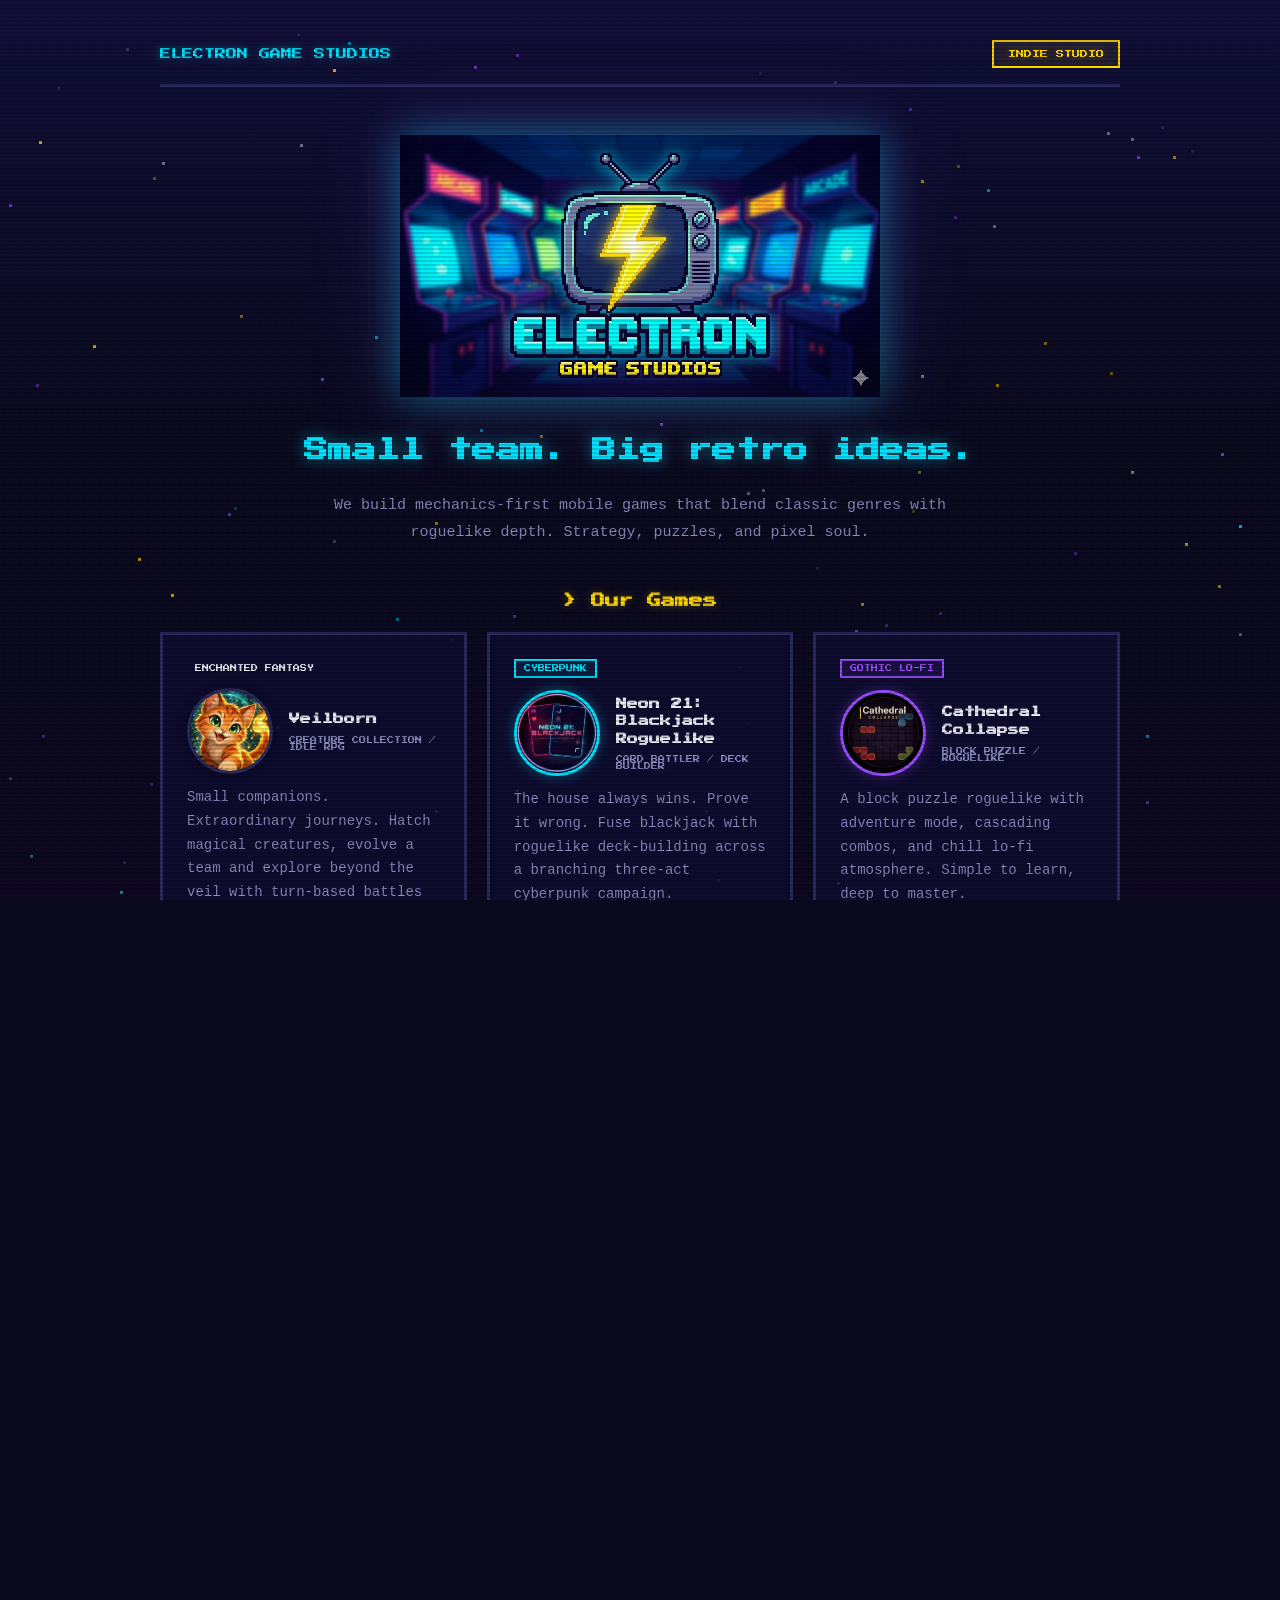
==== commit 33768645: "Add Veilborn support and app-specific privacy pages" ====
--- a/index.html
+++ b/index.html
@@ -475,6 +475,13 @@
     <section class="games-section">
       <h2><span class="blink">></span> Our Games</h2>
       <div class="game-cards">
+        <div class="game-card">
+          <span class="tag">Enchanted Fantasy</span>
+          <div class="game-hero"><div class="game-icon"><img src="assets/veilborn_app_icon.png" alt="Veilborn app icon"></div><div><h3>Veilborn</h3><div class="genre">Creature Collection / Idle RPG</div></div></div>
+          <p>Small companions. Extraordinary journeys. Hatch magical creatures, evolve a team and explore beyond the veil with turn-based battles and idle progression.</p>
+          <ul><li>Six elements and distinctive legendary companions</li><li>Turn-based combat with enemy intentions and tactical choices</li><li>Themed expeditions, daily quests and the Endless Spire</li></ul>
+          <p><a href="veilborn.html" class="cta secondary">Game information &amp; support</a> · <a href="veilborn-privacy.html">Privacy policy</a></p>
+        </div>
         <div class="game-card cyberpunk">
           <span class="tag cyberpunk">Cyberpunk</span>
           <div class="game-hero">
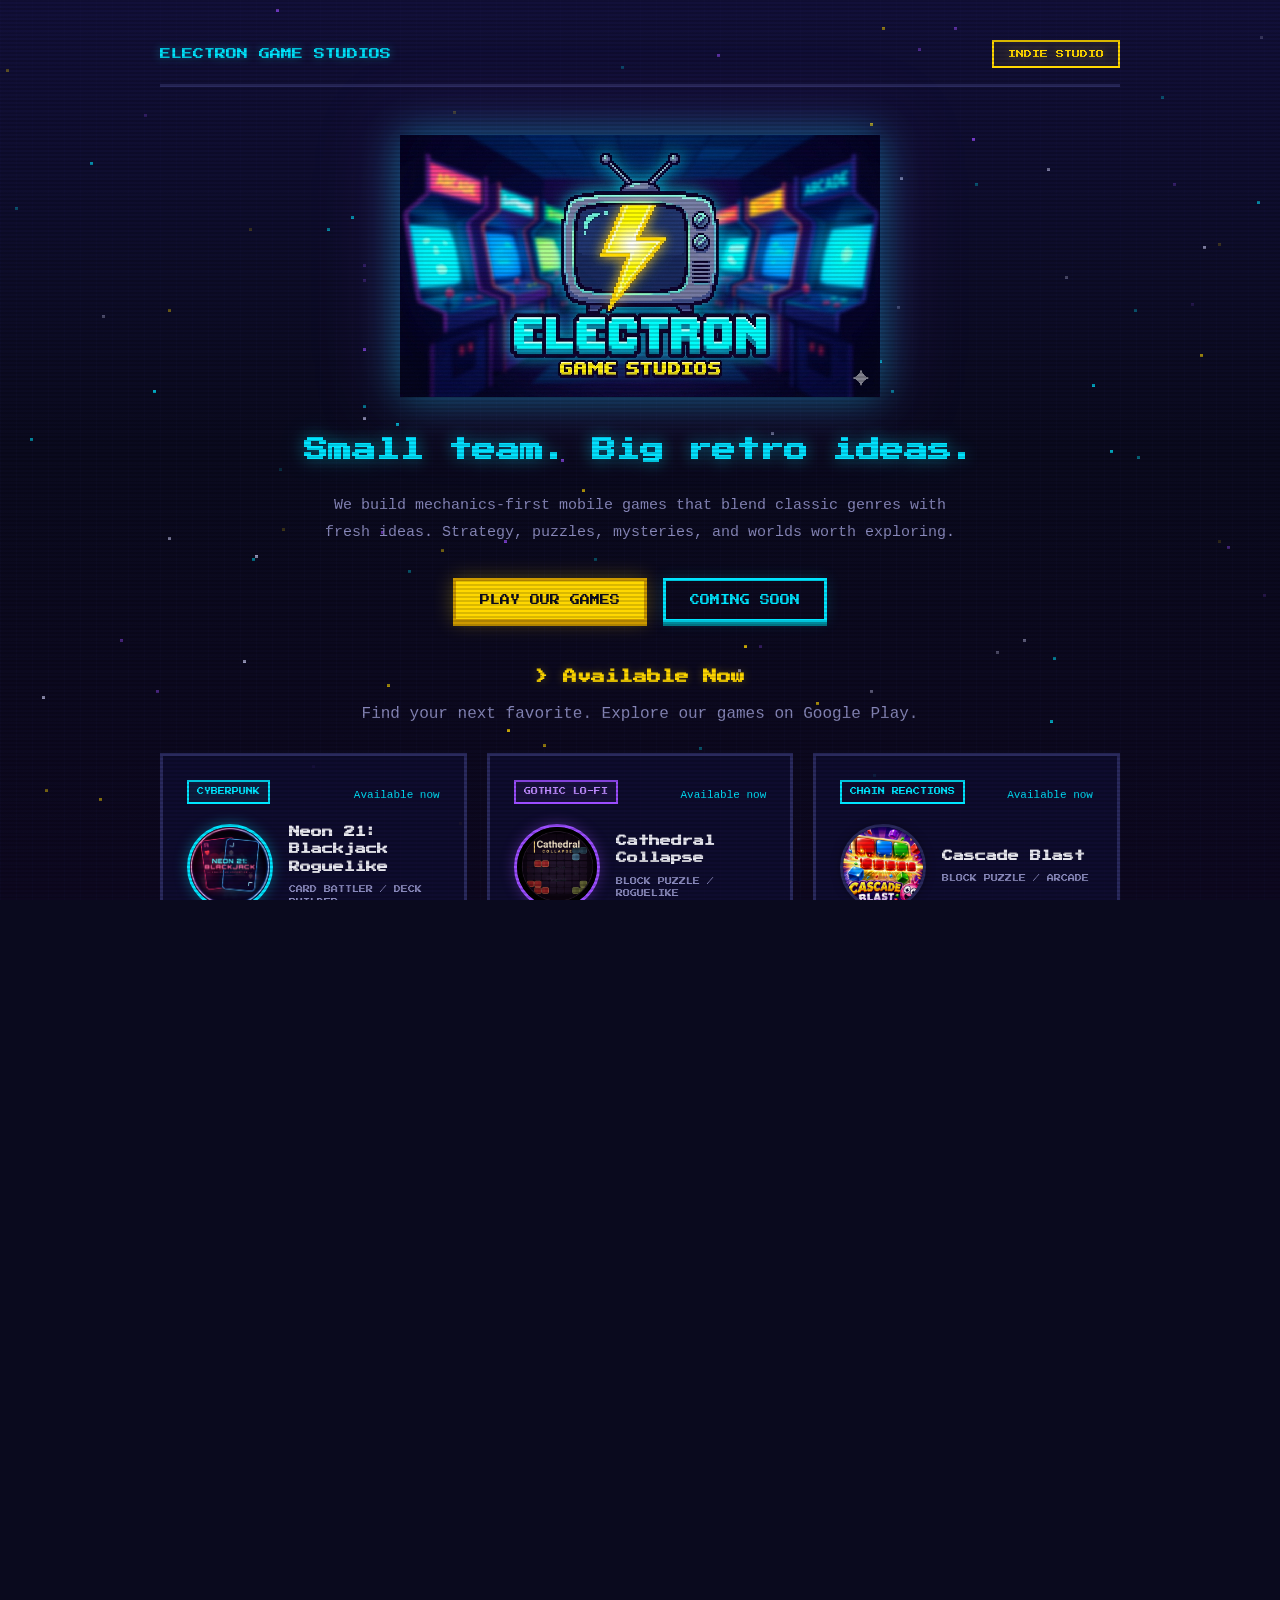
==== commit fd18de55: "Update game catalog and mark Veilborn coming soon" ====
--- a/index.html
+++ b/index.html
@@ -4,7 +4,7 @@
   <meta charset="utf-8">
   <meta name="viewport" content="width=device-width, initial-scale=1">
   <title>Electron Game Studios</title>
-  <meta name="description" content="Indie game studio crafting retro-inspired, pixel-perfect experiences.">
+  <meta name="description" content="Explore Electron Game Studios games: Neon 21, Cathedral Collapse, Cascade Blast, The Casebook, and Color Merge. Veilborn is coming soon.">
   <link rel="preconnect" href="https://fonts.googleapis.com">
   <link rel="preconnect" href="https://fonts.gstatic.com" crossorigin>
   <link href="https://fonts.googleapis.com/css2?family=Press+Start+2P&display=swap" rel="stylesheet">
@@ -251,7 +251,7 @@
 
     .game-cards {
       display: grid;
-      grid-template-columns: repeat(auto-fit, minmax(300px, 1fr));
+      grid-template-columns: repeat(auto-fit, minmax(min(100%, 300px), 1fr));
       gap: 20px;
       margin-bottom: 48px;
     }
@@ -372,8 +372,27 @@
       top: 3px;
     }
 
-    .game-card:nth-child(2) ul li::before {
+    .game-card.gothic ul li::before {
       color: var(--purple);
+    }
+
+    .section-intro { text-align: center; color: var(--muted); line-height: 1.8; margin: -8px auto 24px; }
+    .game-card { display: flex; flex-direction: column; }
+    .game-card .genre { line-height: 1.8; }
+    .card-labels { display: flex; align-items: flex-start; justify-content: space-between; flex-wrap: wrap; gap: 8px; margin-bottom: 8px; }
+    .game-card .tag { border: 2px solid var(--cyan); color: var(--cyan); line-height: 1.7; }
+    .game-card .tag.gothic { border-color: var(--purple); color: #bd8aff; }
+    .status { color: var(--cyan); font-size: 11px; line-height: 1.7; padding: 6px 0; }
+    .status.upcoming { color: var(--yellow); }
+    .game-card .game-links { margin-top: auto; padding-top: 20px; margin-bottom: 0; }
+    .game-links .cta { font-size: 8px; padding: 10px 16px; line-height: 1.8; }
+    .game-card .release-note { margin-top: 16px; color: var(--yellow); }
+    .text-link { color: var(--cyan); font-size: 12px; margin-top: 20px; line-height: 1.8; }
+    .upcoming-games { grid-template-columns: 1fr; }
+    a:focus-visible { outline: 3px solid var(--yellow); outline-offset: 5px; }
+    @media (prefers-reduced-motion: reduce) {
+      .blink { animation: none; }
+      .cta, .panel, .game-card { transition: none; }
     }
 
     /* Pixel divider */
@@ -468,22 +487,20 @@
       <h1>Small team. Big retro ideas.</h1>
       <p class="lead">
         We build mechanics-first mobile games that blend classic genres
-        with roguelike depth. Strategy, puzzles, and pixel soul.
+        with fresh ideas. Strategy, puzzles, mysteries, and worlds worth exploring.
       </p>
+      <nav class="cta-row" aria-label="Explore our games">
+        <a class="cta primary" href="#games">Play our games</a>
+        <a class="cta secondary" href="#coming-soon">Coming soon</a>
+      </nav>
     </section>
 
-    <section class="games-section">
-      <h2><span class="blink">></span> Our Games</h2>
+    <section class="games-section" id="games" aria-labelledby="games-heading">
+      <h2 id="games-heading"><span class="blink" aria-hidden="true">&gt;</span> Available Now</h2>
+      <p class="section-intro">Find your next favorite. Explore our games on Google Play.</p>
       <div class="game-cards">
-        <div class="game-card">
-          <span class="tag">Enchanted Fantasy</span>
-          <div class="game-hero"><div class="game-icon"><img src="assets/veilborn_app_icon.png" alt="Veilborn app icon"></div><div><h3>Veilborn</h3><div class="genre">Creature Collection / Idle RPG</div></div></div>
-          <p>Small companions. Extraordinary journeys. Hatch magical creatures, evolve a team and explore beyond the veil with turn-based battles and idle progression.</p>
-          <ul><li>Six elements and distinctive legendary companions</li><li>Turn-based combat with enemy intentions and tactical choices</li><li>Themed expeditions, daily quests and the Endless Spire</li></ul>
-          <p><a href="veilborn.html" class="cta secondary">Game information &amp; support</a> · <a href="veilborn-privacy.html">Privacy policy</a></p>
-        </div>
         <div class="game-card cyberpunk">
-          <span class="tag cyberpunk">Cyberpunk</span>
+          <div class="card-labels"><span class="tag cyberpunk">Cyberpunk</span><span class="status">Available now</span></div>
           <div class="game-hero">
             <div class="game-icon">
               <img src="assets/neon_21_app_icon.png" alt="Neon 21 app icon">
@@ -503,12 +520,12 @@
             <li>6 bosses that rewrite the rules of the game</li>
             <li>30+ enemies, branching maps, and seeded runs</li>
           </ul>
-          <p style="margin-top: 16px;">
-            <a href="https://play.google.com/store/apps/details?id=com.neon.blackjack.blackjack_roguelike" class="cta secondary" style="font-size: 8px; padding: 10px 16px; display: inline-block;">Google Play</a>
+          <p class="game-links">
+            <a href="https://play.google.com/store/apps/details?id=com.neon.blackjack.blackjack_roguelike" class="cta secondary">Google Play</a>
           </p>
         </div>
         <div class="game-card gothic">
-          <span class="tag gothic">Gothic Lo-Fi</span>
+          <div class="card-labels"><span class="tag gothic">Gothic Lo-Fi</span><span class="status">Available now</span></div>
           <div class="game-hero">
             <div class="game-icon">
               <img src="assets/cathedral_collapse_app_icon.png" alt="Cathedral Collapse app icon">
@@ -528,9 +545,74 @@
             <li>Puzzle, Endless, and Daily Challenge modes</li>
             <li>19 relics, 12 power pieces, and cascade chain reactions</li>
           </ul>
-          <p style="margin-top: 16px;">
-            <a href="https://play.google.com/store/apps/details?id=com.electronstudios.cathedralcollapse" class="cta secondary" style="font-size: 8px; padding: 10px 16px; display: inline-block;">Google Play</a>
+          <p class="game-links">
+            <a href="https://play.google.com/store/apps/details?id=com.electronstudios.cathedralcollapse" class="cta secondary">Google Play</a>
           </p>
+        </div>
+        <div class="game-card">
+          <div class="card-labels"><span class="tag">Chain Reactions</span><span class="status">Available now</span></div>
+          <div class="game-hero">
+            <div class="game-icon"><img src="assets/cascade_blast_app_icon.png" alt="Cascade Blast app icon" width="86" height="86" loading="lazy"></div>
+            <div><h3>Cascade Blast</h3><div class="genre">Block Puzzle / Arcade</div></div>
+          </div>
+          <p>Set up the board, clear a row, and let gravity do the rest. Falling blocks turn clever placements into satisfying chains of cascading combos.</p>
+          <ul>
+            <li>Gravity-driven clears on an 8&times;8 board</li>
+            <li>Endless runs, daily challenges, and quests</li>
+            <li>Power-ups and unlockable board cosmetics</li>
+          </ul>
+          <p class="game-links"><a href="https://play.google.com/store/apps/details?id=com.electronstudios.cascadeblast" class="cta secondary" aria-label="Get Cascade Blast on Google Play">Google Play</a></p>
+        </div>
+        <div class="game-card">
+          <div class="card-labels"><span class="tag">Mystery</span><span class="status">Available now</span></div>
+          <div class="game-hero">
+            <div class="game-icon"><img src="assets/casebook_app_icon.png" alt="The Casebook: Detective Puzzle app icon" width="86" height="86" loading="lazy"></div>
+            <div><h3>The Casebook: Detective Puzzle</h3><div class="genre">Detective / Logic Puzzle</div></div>
+          </div>
+          <p>Open a case file and follow the evidence. Explore crime scenes, question suspects, and solve self-contained murder mysteries one deduction at a time.</p>
+          <ul>
+            <li>Bite-sized cases for 15&ndash;30 minute sessions</li>
+            <li>Evidence-led puzzles and suspect interviews</li>
+            <li>One final accusation. Make it count.</li>
+          </ul>
+          <p class="game-links"><a href="https://play.google.com/store/apps/details?id=com.electronstudios.casebook" class="cta secondary" aria-label="Get The Casebook: Detective Puzzle on Google Play">Google Play</a></p>
+        </div>
+        <div class="game-card">
+          <div class="card-labels"><span class="tag">Colorful Strategy</span><span class="status">Available now</span></div>
+          <div class="game-hero">
+            <div class="game-icon"><img src="assets/color_merge_app_icon.png" alt="Color Merge app icon" width="86" height="86" loading="lazy"></div>
+            <div><h3>Color Merge</h3><div class="genre">Merge / Puzzle</div></div>
+          </div>
+          <p>Swipe matching colors together and discover the next shade. Plan ahead, build combos, and chase your best score across glowing puzzle boards.</p>
+          <ul>
+            <li>Classic swipe puzzles and a hex mode</li>
+            <li>Track your discoveries in the Merge Diary</li>
+            <li>Power-ups, achievements, and board themes</li>
+          </ul>
+          <p class="game-links"><a href="https://play.google.com/store/apps/details?id=com.electronstudios.colormerge" class="cta secondary" aria-label="Get Color Merge on Google Play">Google Play</a></p>
+        </div>
+      </div>
+    </section>
+
+    <section class="games-section" id="coming-soon" aria-labelledby="coming-soon-heading">
+      <h2 id="coming-soon-heading">Coming Soon</h2>
+      <p class="section-intro">A new world is taking shape beyond the veil.</p>
+      <div class="game-cards upcoming-games">
+        <div class="game-card gothic">
+          <div class="card-labels"><span class="tag gothic">Enchanted Fantasy</span><span class="status upcoming">Coming soon</span></div>
+          <div class="game-hero">
+            <div class="game-icon"><img src="assets/veilborn_app_icon.png" alt="Veilborn fire companion icon" width="86" height="86" loading="lazy"></div>
+            <div><h3>Veilborn</h3><div class="genre">Creature Collection / Idle RPG</div></div>
+          </div>
+          <p>Small companions. Extraordinary journeys. Hatch magical creatures, evolve a team, and explore beyond the veil with turn-based battles and idle progression.</p>
+          <ul>
+            <li>Six elements and distinctive legendary companions</li>
+            <li>Tactical battles with visible enemy intentions</li>
+            <li>Themed expeditions and the Endless Spire</li>
+          </ul>
+          <p class="release-note">Currently in testing for Android and iOS. Release date to be announced.</p>
+          <p class="game-links"><a href="veilborn.html" class="cta secondary">Game info &amp; support</a></p>
+          <a class="text-link" href="veilborn-privacy.html">Veilborn privacy policy</a>
         </div>
       </div>
     </section>
@@ -550,7 +632,7 @@
       </div>
       <div class="panel">
         <h3>Community</h3>
-        <p>Updates posted here as releases approach. All games are free-to-play with no paywalls.</p>
+        <p>Discover our latest releases on Google Play and check back here for upcoming games and new adventures.</p>
       </div>
     </section>
 
@@ -568,6 +650,8 @@
     (function () {
       const canvas = document.getElementById("pixelstars");
       const ctx = canvas.getContext("2d");
+      if (!ctx) return;
+      const reducedMotion = window.matchMedia("(prefers-reduced-motion: reduce)");
       let width, height, stars;
       const PIXEL = 3;
 
@@ -609,7 +693,7 @@
           ctx.fillStyle = `rgba(${s.color[0]},${s.color[1]},${s.color[2]},${s.alpha})`;
           ctx.fillRect(s.x, s.y, PIXEL, PIXEL);
         }
-        requestAnimationFrame(draw);
+        if (!reducedMotion.matches) requestAnimationFrame(draw);
       }
 
       window.addEventListener("resize", resize);
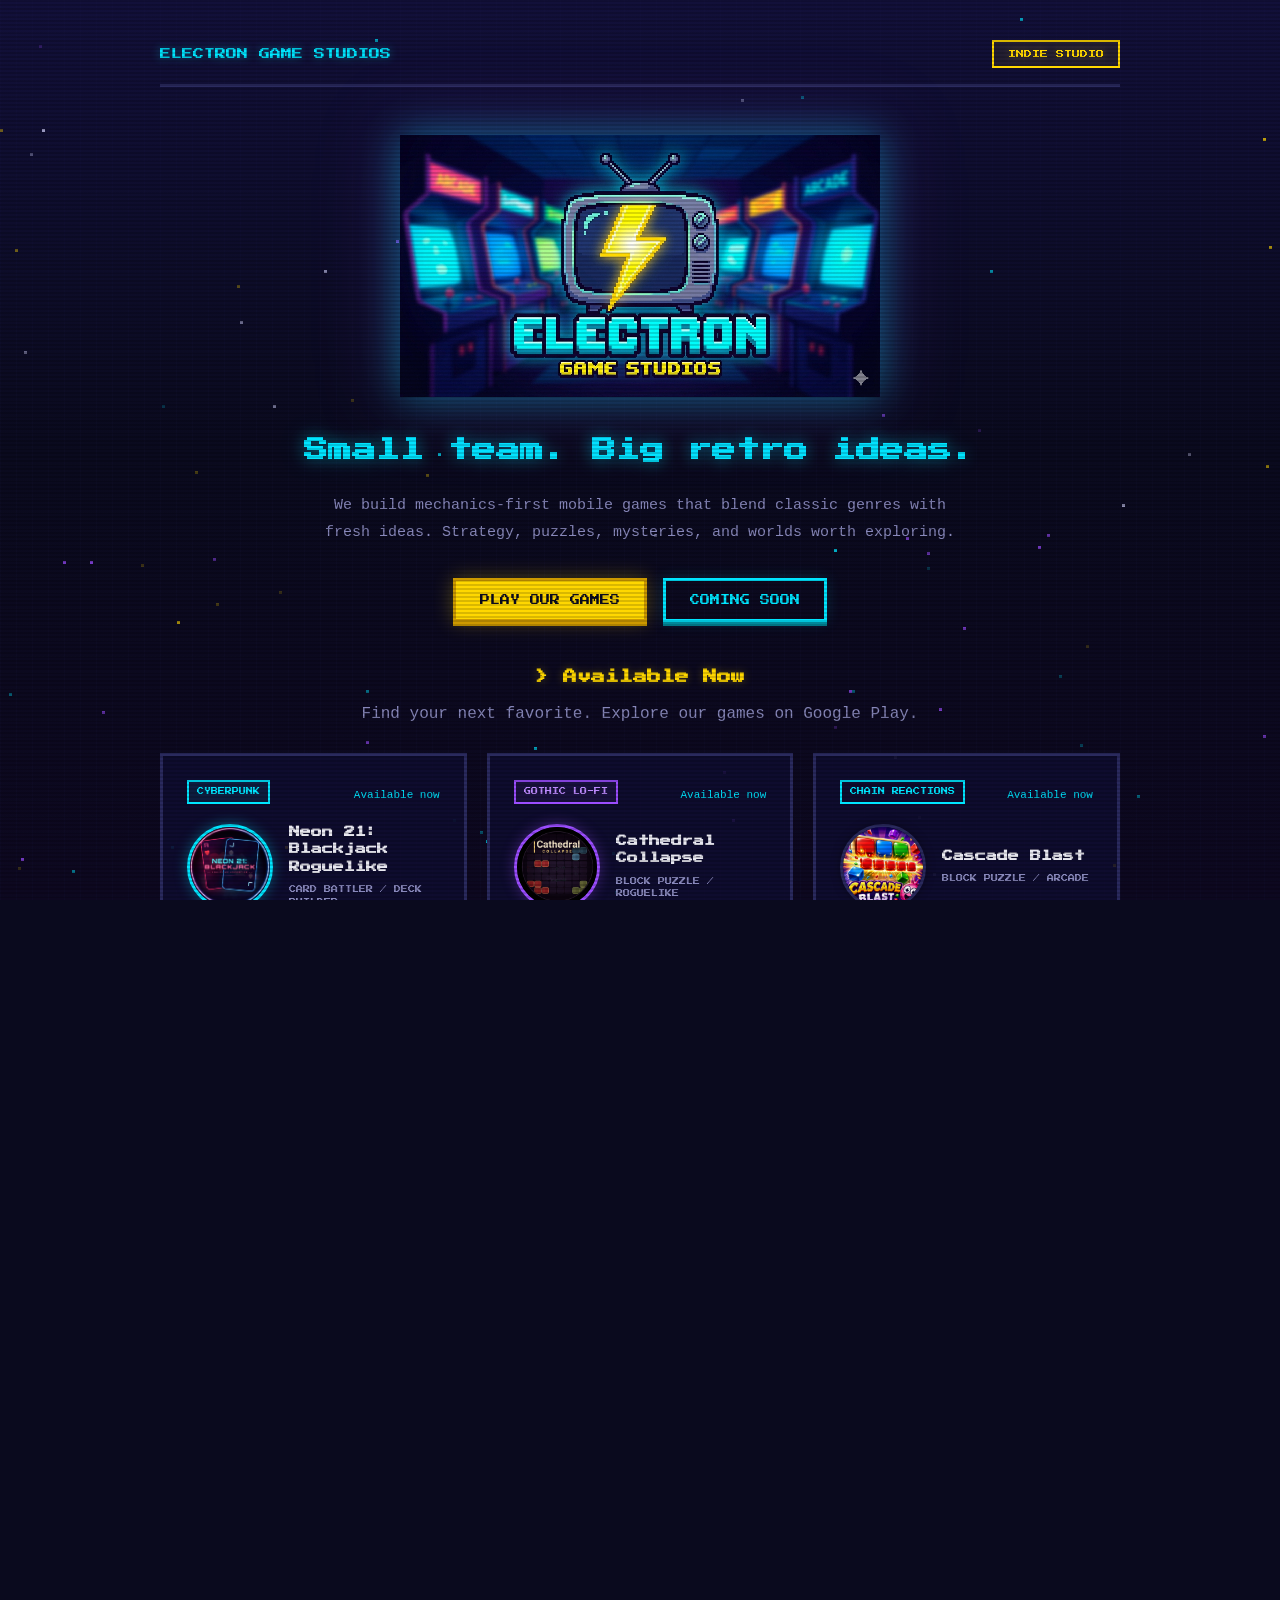
==== commit 99bae830: "Add Witchmark to coming soon games" ====
--- a/index.html
+++ b/index.html
@@ -4,7 +4,7 @@
   <meta charset="utf-8">
   <meta name="viewport" content="width=device-width, initial-scale=1">
   <title>Electron Game Studios</title>
-  <meta name="description" content="Explore Electron Game Studios games: Neon 21, Cathedral Collapse, Cascade Blast, The Casebook, and Color Merge. Veilborn is coming soon.">
+  <meta name="description" content="Explore Electron Game Studios games: Neon 21, Cathedral Collapse, Cascade Blast, The Casebook, and Color Merge. Veilborn and Witchmark are coming soon.">
   <link rel="preconnect" href="https://fonts.googleapis.com">
   <link rel="preconnect" href="https://fonts.gstatic.com" crossorigin>
   <link href="https://fonts.googleapis.com/css2?family=Press+Start+2P&display=swap" rel="stylesheet">
@@ -596,7 +596,7 @@
 
     <section class="games-section" id="coming-soon" aria-labelledby="coming-soon-heading">
       <h2 id="coming-soon-heading">Coming Soon</h2>
-      <p class="section-intro">A new world is taking shape beyond the veil.</p>
+      <p class="section-intro">New worlds, new strategies, and new adventures are taking shape.</p>
       <div class="game-cards upcoming-games">
         <div class="game-card gothic">
           <div class="card-labels"><span class="tag gothic">Enchanted Fantasy</span><span class="status upcoming">Coming soon</span></div>
@@ -613,6 +613,22 @@
           <p class="release-note">Currently in testing for Android and iOS. Release date to be announced.</p>
           <p class="game-links"><a href="veilborn.html" class="cta secondary">Game info &amp; support</a></p>
           <a class="text-link" href="veilborn-privacy.html">Veilborn privacy policy</a>
+        </div>
+        <div class="game-card gothic">
+          <div class="card-labels"><span class="tag gothic">Gothic Fantasy</span><span class="status upcoming">Coming soon</span></div>
+          <div class="game-hero">
+            <div class="game-icon"><img src="assets/witchmark_app_icon.png" alt="Witchmark hooded witch portrait" width="86" height="86" loading="lazy"></div>
+            <div><h3>Witchmark</h3><div class="genre">Tarot / Card RPG</div></div>
+          </div>
+          <p>Enter a candlelit world of tarot and witchcraft. Prepare your deck, face tactical card battles, and explore the mysteries of the Ashen Parish.</p>
+          <ul>
+            <li>Tactical card combat and deck preparation</li>
+            <li>An atmospheric gothic parish to explore</li>
+            <li>Relic choices that shape your dungeon journey</li>
+          </ul>
+          <p class="release-note">In development. Release date to be announced.</p>
+          <p class="game-links"><a href="mailto:electron.cyber.secure@gmail.com?subject=Witchmark%20enquiry" class="cta secondary">Contact the studio</a></p>
+          <a class="text-link" href="witchmark-privacy.html">Witchmark privacy policy</a>
         </div>
       </div>
     </section>
